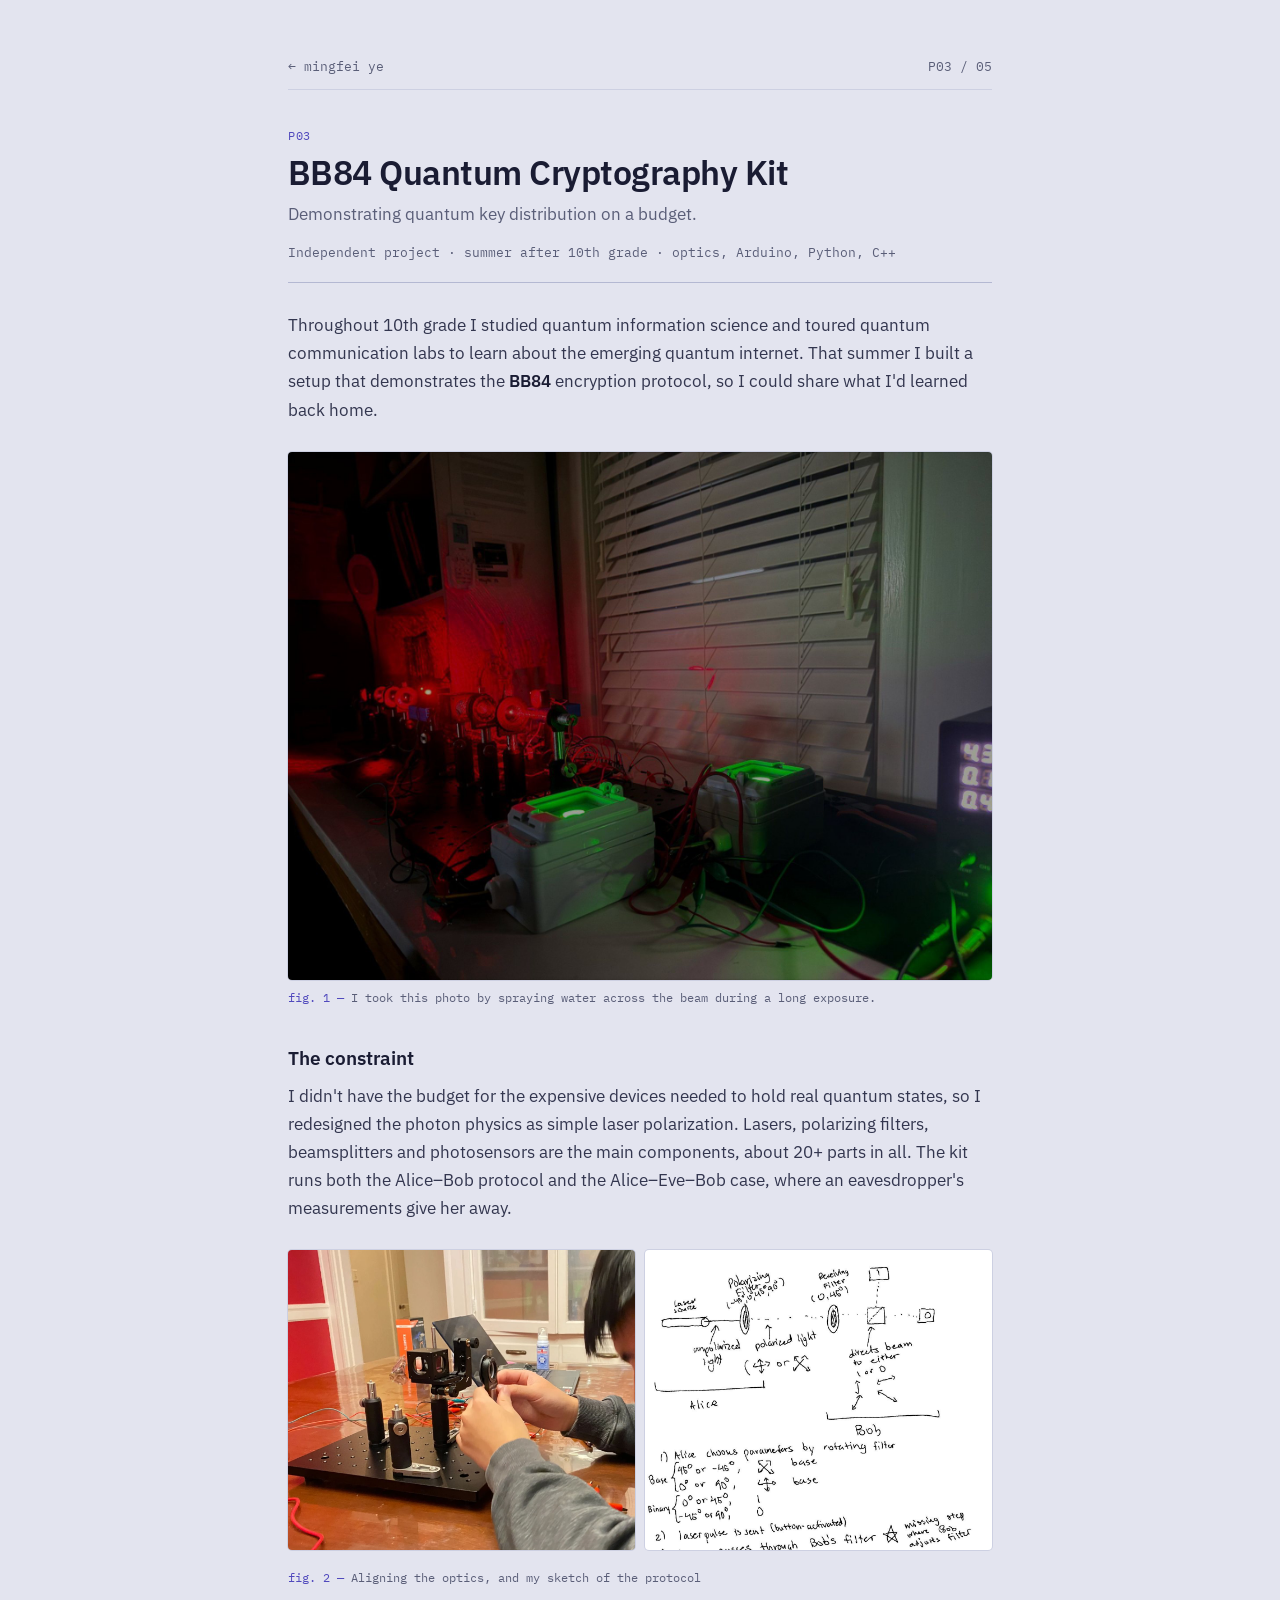
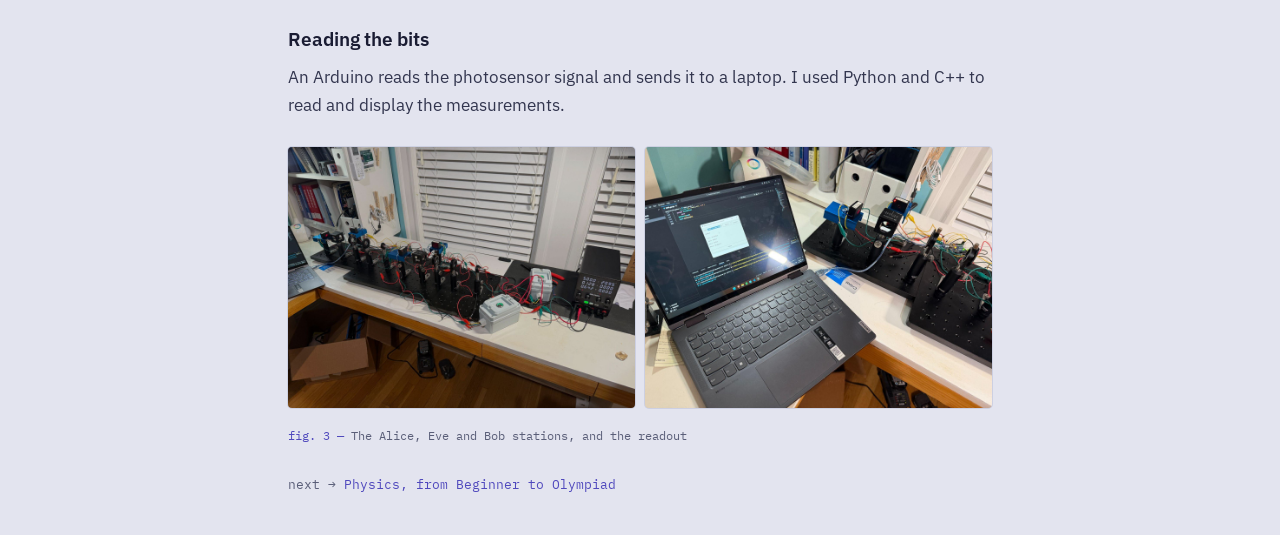
==== projects/bb84-quantum-kit.html @ 41029511 "Add static personal site for GitHub Pages. Publish the plain HTML/CSS site from the repository root," ====
<!doctype html>
<html lang="en">
<head>
<meta charset="utf-8">
<meta name="viewport" content="width=device-width, initial-scale=1">
<title>BB84 Quantum Cryptography Kit · Mingfei Ye</title>
<meta name="description" content="Demonstrating quantum key distribution on a budget.">
<link rel="icon" href="../assets/favicon.svg" type="image/svg+xml">
<link rel="preconnect" href="https://fonts.googleapis.com">
<link rel="preconnect" href="https://fonts.gstatic.com" crossorigin>
<link href="https://fonts.googleapis.com/css2?family=IBM+Plex+Mono:wght@400;500&family=IBM+Plex+Sans:wght@400;600&display=swap" rel="stylesheet">
<link rel="stylesheet" href="../style.css">
</head>
<body>
<main class="wrap">
  <nav class="topbar"><a href="../index.html">← mingfei ye</a><span>P03 / 05</span></nav>
  <article>
    <p class="post-meta-top">P03</p>
    <h1 class="post-title">BB84 Quantum Cryptography Kit</h1>
    <p class="post-sub">Demonstrating quantum key distribution on a budget.</p>
    <p class="post-meta">Independent project · summer after 10th grade · optics, Arduino, Python, C++</p>
    <div class="post-body">

<p>Throughout 10th grade I studied quantum information science and toured quantum communication labs to learn about the emerging quantum internet. That summer I built a setup that demonstrates the <strong>BB84</strong> encryption protocol, so I could share what I'd learned back home.</p>
<figure class="wide"><img src="../assets/bb84-laser.jpg" alt="I took this photo by spraying water across the beam during a long exposure." loading="lazy"><figcaption>I took this photo by spraying water across the beam during a long exposure.</figcaption></figure>
<h3>The constraint</h3>
<p>I didn't have the budget for the expensive devices needed to hold real quantum states, so I redesigned the photon physics as simple laser polarization. Lasers, polarizing filters, beamsplitters and photosensors are the main components, about 20+ parts in all. The kit runs both the Alice–Bob protocol and the Alice–Eve–Bob case, where an eavesdropper's measurements give her away.</p>
<figure class="pair"><img src="../assets/bb84-build.jpg" alt="" loading="lazy"><img src="../assets/bb84-sketch.jpg" alt="" loading="lazy"><figcaption>Aligning the optics, and my sketch of the protocol</figcaption></figure>
<h3>Reading the bits</h3>
<p>An Arduino reads the photosensor signal and sends it to a laptop. I used Python and C++ to read and display the measurements.</p>
<figure class="pair"><img src="../assets/bb84-setup.jpg" alt="" loading="lazy"><img src="../assets/bb84-laptop.jpg" alt="" loading="lazy"><figcaption>The Alice, Eve and Bob stations, and the readout</figcaption></figure>

    </div>
    
    <p class="next">next → <a href="physics-courses.html">Physics, from Beginner to Olympiad</a></p>
  </article>
</main>
</body>
</html>
---- style.css ----
/* Mingfei Ye: soft indigo-gray paper + ink, indigo accent, mono labels like a schematic title block. */
:root{
  /* one cool indigo hue family (~235–245°): indigo-tinted neutrals + deep indigo accent. Refs in notes.md */
  --paper:#e3e4ef; --card:#ebecf5; --well:#d4d6e6;
  --ink:#1a1c33; --text:#33364f; --muted:#5a5e78; --rule:#cdd0e2; --rule-strong:#b4b8d2;
  --purple:#5049bd; --lilac:#8f93e0; --lilac-light:#b5b8f0; --lilac-soft:#d6d8f5;
  --sans:"IBM Plex Sans",-apple-system,BlinkMacSystemFont,"Segoe UI",sans-serif;
  --mono:"IBM Plex Mono",ui-monospace,SFMono-Regular,Menlo,monospace;
}
*{box-sizing:border-box;margin:0;padding:0}
html{-webkit-text-size-adjust:100%}
body{background:var(--paper);color:var(--text);font-family:var(--sans);font-size:16px;line-height:1.62;-webkit-font-smoothing:antialiased}
a{color:inherit;text-decoration:none}
img{display:block;max-width:100%}
.wrap{max-width:760px;margin:0 auto;padding:56px 28px 40px}
.mono{font-family:var(--mono)}
.g{color:var(--purple)}
a.g{border-bottom:1px solid var(--lilac-light)}
a.g:hover{border-bottom-color:var(--purple)}

/* header: photo + title block */
.header{display:grid;grid-template-columns:148px 1fr;gap:28px;align-items:end;padding-bottom:26px;border-bottom:1px solid var(--rule-strong)}
.photo{width:148px;height:148px;border-radius:4px;background:var(--well) url("assets/placeholder.svg") center/cover;background-image:url("assets/me.jpg"),url("assets/placeholder.svg");background-size:cover;background-position:center 30%;box-shadow:0 0 0 1px var(--rule-strong)}
.name{font-size:34px;font-weight:600;color:var(--ink);letter-spacing:-.015em;line-height:1.1}
.sub{font-family:var(--mono);font-size:14px;color:var(--muted);margin-top:6px}
.links{display:flex;flex-wrap:wrap;gap:6px 18px;margin-top:16px;font-family:var(--mono);font-size:13px}
.links a{color:var(--purple)}
.links a:hover{text-decoration:underline;text-underline-offset:3px}

/* section labels */
.sec{display:flex;align-items:baseline;gap:12px;margin:46px 0 16px;font-family:var(--mono);font-size:12px;letter-spacing:.08em;text-transform:uppercase;color:var(--muted)}
.sec .n{color:var(--purple)}
.sec::after{content:"";flex:1;border-top:1px solid var(--lilac-light);transform:translateY(-3px)}

.intro{margin-top:26px;font-size:17px;color:var(--text)}
.intro p{margin-bottom:14px}
.intro strong{color:var(--ink);font-weight:600}

/* figure */
figure{margin:28px 0}
figure img{border-radius:4px;margin:0 auto}
figcaption{font-family:var(--mono);font-size:12px;color:var(--muted);margin-top:8px}
.intro-photo{display:grid;grid-template-columns:minmax(0,440px) 1fr;gap:18px;align-items:end;margin:26px 0 8px}
.intro-photo img{width:100%;height:auto;margin:0;box-shadow:0 0 0 1px var(--rule-strong),0 6px 18px -10px rgba(26,28,51,.35)}
.intro-photo figcaption{margin:0;padding-bottom:2px;border-top:1px solid var(--rule);padding-top:8px}

/* spec table (now / experience / honors / skills) */
.spec{list-style:none;border-top:1px solid var(--rule)}
.spec li{display:grid;grid-template-columns:150px 1fr;gap:18px;padding:11px 0;border-bottom:1px solid var(--rule)}
.spec .k{font-family:var(--mono);font-size:12.5px;color:var(--muted);padding-top:2px;line-height:1.5}
.spec .k b{display:block;font-weight:500;color:var(--purple);text-transform:uppercase;letter-spacing:.06em}
.spec .v{font-size:15.5px}
.spec .v strong{color:var(--ink);font-weight:600}
.spec .v small{display:block;color:var(--muted);font-size:14px;margin-top:2px}

/* projects */
.projects{list-style:none;display:flex;flex-direction:column;gap:12px}
.post-card{display:flex;background:var(--card);border:1px solid var(--rule);border-radius:4px;overflow:hidden;transition:border-color .15s,background .15s}
.post-card:hover{border-color:var(--lilac);background:#f0f1f8}
.post-card-media{flex:none;width:196px;background:var(--well)}
.post-card-media img{width:100%;height:100%;min-height:124px;object-fit:cover}
.post-card-body{padding:14px 20px;display:flex;flex-direction:column;justify-content:center}
.post-card-meta{font-family:var(--mono);font-size:11.5px;color:var(--muted);letter-spacing:.03em}
.post-card-meta .ref{color:var(--purple);margin-right:8px}
.post-card-title{font-size:18px;font-weight:600;color:var(--ink);margin:3px 0 4px;line-height:1.3}
.post-card-desc{font-size:15px;color:var(--text);line-height:1.5}

/* footer */
.footer{display:flex;justify-content:space-between;flex-wrap:wrap;gap:8px 16px;margin-top:52px;padding-top:14px;border-top:1px solid var(--rule-strong);font-family:var(--mono);font-size:12px;color:var(--muted)}

/* project pages */
.topbar{display:flex;justify-content:space-between;font-family:var(--mono);font-size:13px;color:var(--muted);padding-bottom:12px;border-bottom:1px solid var(--rule);margin-bottom:36px}
.topbar a:hover{color:var(--purple)}
.post-meta-top{font-family:var(--mono);font-size:12px;color:var(--purple);letter-spacing:.06em;text-transform:uppercase}
.post-title{font-size:34px;font-weight:600;color:var(--ink);line-height:1.15;letter-spacing:-.015em;margin-top:8px}
.post-sub{font-size:17px;color:var(--muted);margin-top:8px}
.post-meta{font-family:var(--mono);font-size:12.5px;color:var(--muted);margin-top:14px;padding-bottom:20px;border-bottom:1px solid var(--rule-strong);margin-bottom:28px}
.post-body{font-size:16.5px;line-height:1.7;counter-reset:fig}
.post-body h3{font-size:19px;font-weight:600;color:var(--ink);margin:34px 0 8px}
.post-body p{margin-bottom:15px}
.post-body ul{padding-left:20px;margin-bottom:15px}
.post-body li{margin:5px 0}
.post-body li::marker{color:var(--lilac)}
.post-body a{color:var(--purple);border-bottom:1px solid var(--lilac-light)}
.post-body strong{color:var(--ink);font-weight:600}
.post-body code{font-family:var(--mono);font-size:14px;background:var(--lilac-soft);padding:1px 6px;border-radius:3px;color:var(--ink)}
.post-body blockquote{border-left:2px solid var(--lilac);padding-left:16px;color:var(--muted);margin:20px 0}
.post-body figure{counter-increment:fig}
.post-body figcaption::before{content:"fig. " counter(fig) " — ";color:var(--purple)}
.post-body figure img{max-height:520px;width:auto;box-shadow:0 0 0 1px var(--rule)}
.post-body figure.wide img{width:100%;max-height:none}
.post-body figure:not(.wide):not(.pair) img{max-width:520px;width:100%;height:auto}
.post-body figure.pair{display:grid;grid-template-columns:1fr 1fr;gap:10px}
.post-body figure.pair img{width:100%;height:100%;max-height:300px;object-fit:cover;background:#fff}
.post-body figure.pair figcaption{grid-column:1/-1}
.video{position:relative;aspect-ratio:16/9;margin:28px 0;border-radius:4px;overflow:hidden;background:#000}
.video iframe{position:absolute;inset:0;width:100%;height:100%;border:0}
.post-links{font-family:var(--mono);font-size:13px;margin-top:30px;padding-top:14px;border-top:1px solid var(--rule)}
.post-links a{color:var(--purple);margin-right:18px}
.post-links a:hover{text-decoration:underline}
.next{font-family:var(--mono);font-size:13px;color:var(--muted);margin-top:22px}
.next a{color:var(--purple)}

@media (max-width:620px){
  .wrap{padding:36px 20px 32px}
  .header{grid-template-columns:104px 1fr;gap:18px;align-items:center}
  .photo{width:104px;height:104px}
  .name{font-size:26px}
  .sub{font-size:13px}
  .links{gap:4px 14px;font-size:12.5px}
  .intro{font-size:16px}
  .intro-photo{grid-template-columns:1fr;gap:0}
  .intro-photo figcaption{border-top:0;padding-top:8px}
  .spec li{grid-template-columns:1fr;gap:2px}
  .post-card{flex-direction:column}
  .post-card-media{width:100%;aspect-ratio:16/9}
  .post-card-media img{min-height:0}
  .post-title{font-size:27px}
  .post-body figure.pair{grid-template-columns:1fr}
}
/* v4: single-statement intro */
.intro{margin-top:30px}
.intro .statement{font-size:21px;line-height:1.5;color:var(--ink);max-width:600px;margin:0}
@media (max-width:620px){.intro{margin-top:24px}.intro .statement{font-size:18.5px}}
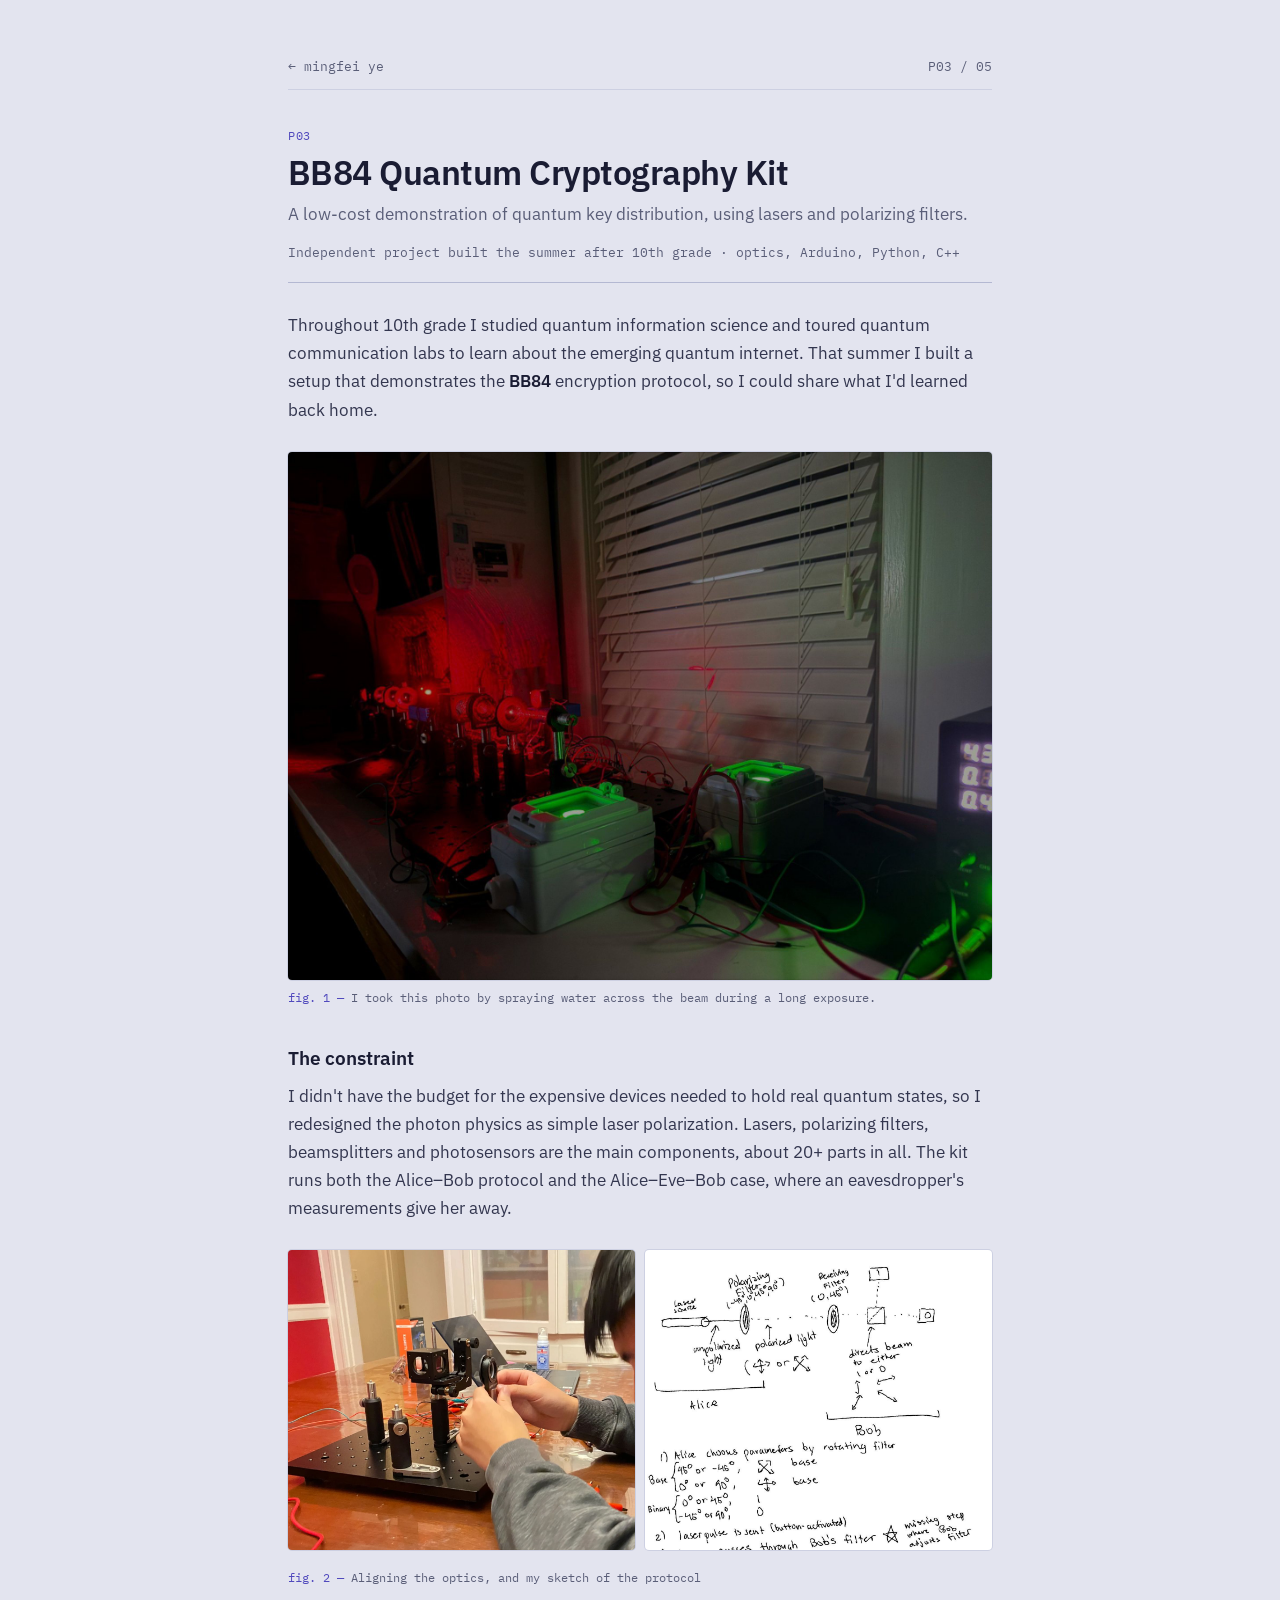
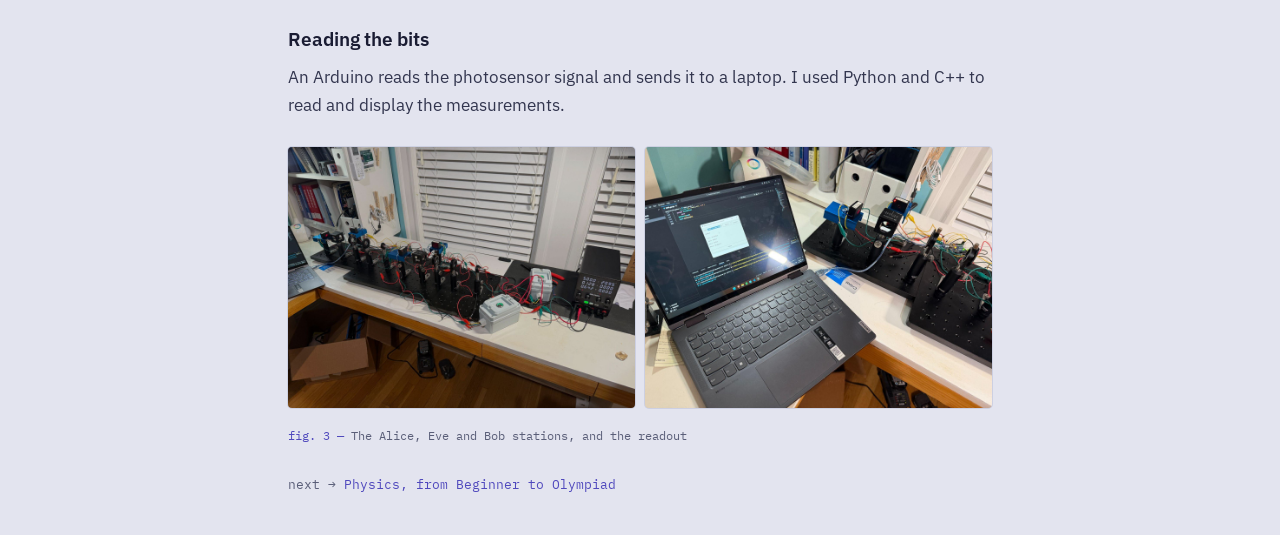
==== commit 9385d474: "Rewrite copy into currently/previously sections Co-authored-by: mingfeiye <mingfeiye@users.noreply.g" ====
--- a/projects/bb84-quantum-kit.html
+++ b/projects/bb84-quantum-kit.html
@@ -4,7 +4,7 @@
 <meta charset="utf-8">
 <meta name="viewport" content="width=device-width, initial-scale=1">
 <title>BB84 Quantum Cryptography Kit · Mingfei Ye</title>
-<meta name="description" content="Demonstrating quantum key distribution on a budget.">
+<meta name="description" content="A low-cost demonstration of quantum key distribution, using lasers and polarizing filters.">
 <link rel="icon" href="../assets/favicon.svg" type="image/svg+xml">
 <link rel="preconnect" href="https://fonts.googleapis.com">
 <link rel="preconnect" href="https://fonts.gstatic.com" crossorigin>
@@ -17,8 +17,8 @@
   <article>
     <p class="post-meta-top">P03</p>
     <h1 class="post-title">BB84 Quantum Cryptography Kit</h1>
-    <p class="post-sub">Demonstrating quantum key distribution on a budget.</p>
-    <p class="post-meta">Independent project · summer after 10th grade · optics, Arduino, Python, C++</p>
+    <p class="post-sub">A low-cost demonstration of quantum key distribution, using lasers and polarizing filters.</p>
+    <p class="post-meta">Independent project built the summer after 10th grade · optics, Arduino, Python, C++</p>
     <div class="post-body">
 
 <p>Throughout 10th grade I studied quantum information science and toured quantum communication labs to learn about the emerging quantum internet. That summer I built a setup that demonstrates the <strong>BB84</strong> encryption protocol, so I could share what I'd learned back home.</p>
